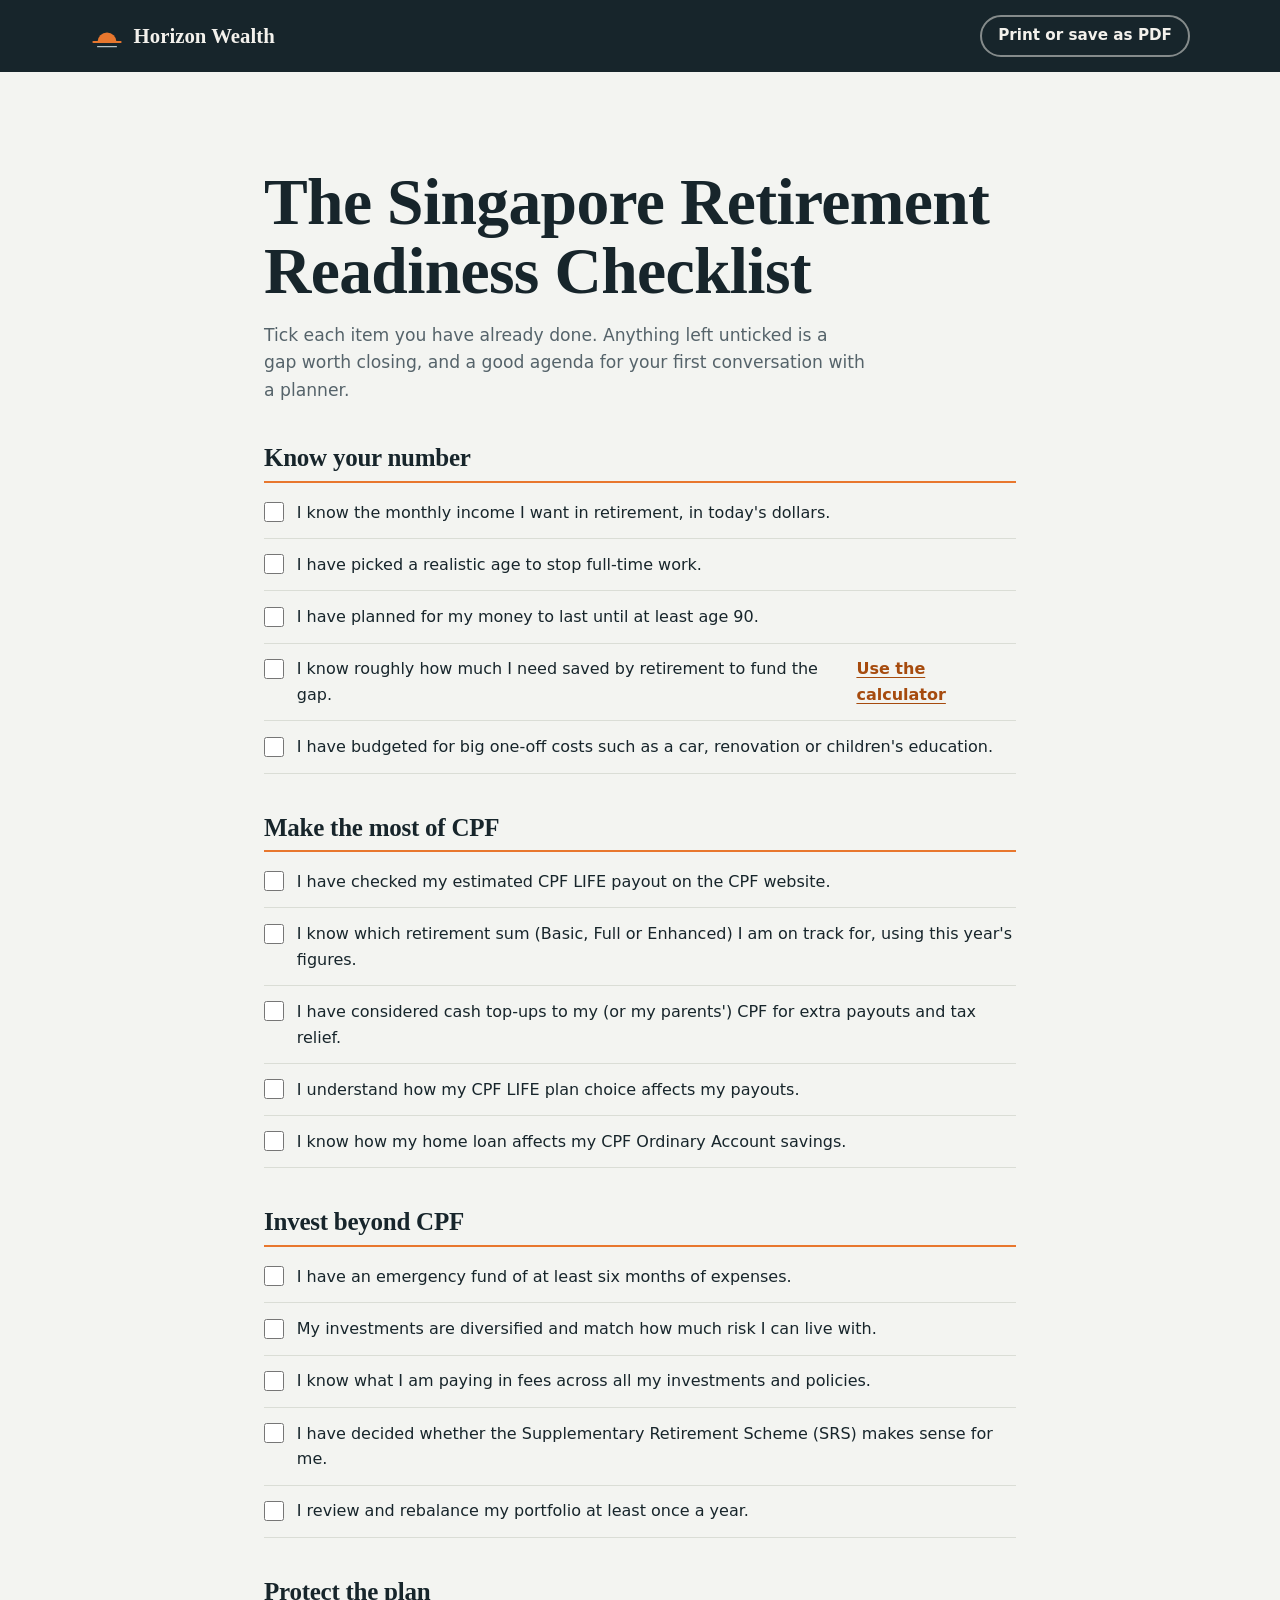
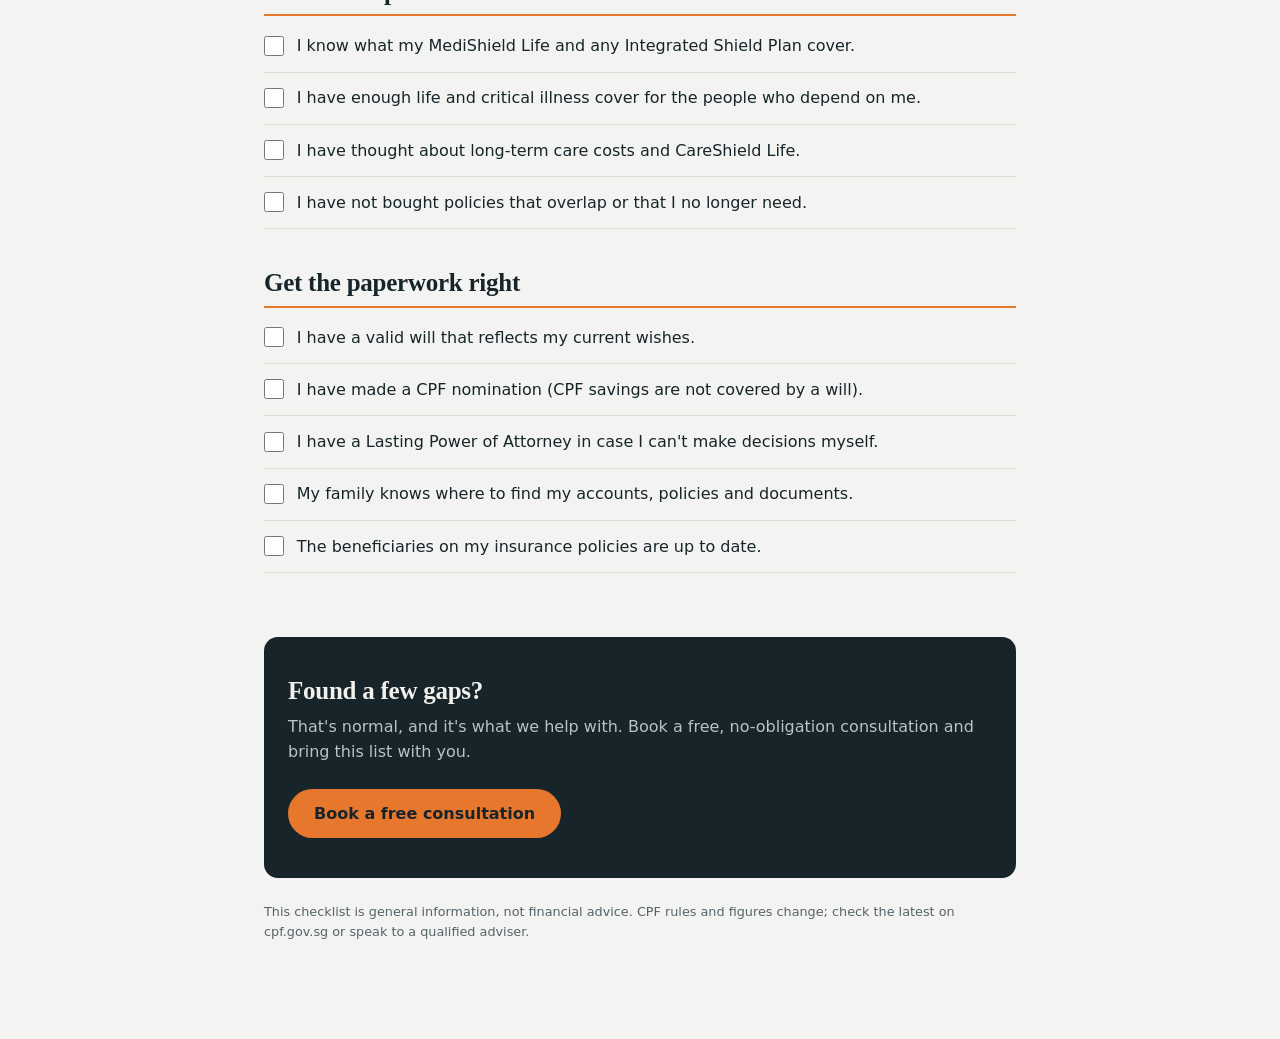
==== retirement-checklist.html @ 495ec345 "Revamp site: orange theme, dark mode, lead magnets, SEO and hardening - Copper-orange and slate desi" ====
<!DOCTYPE html>
<html lang="en-SG">
<head>
  <meta charset="UTF-8">
  <meta name="viewport" content="width=device-width, initial-scale=1, viewport-fit=cover">
  <meta http-equiv="Content-Security-Policy" content="default-src 'none'; script-src 'self'; style-src 'self' https://fonts.googleapis.com; font-src https://fonts.gstatic.com; img-src 'self' data:; form-action 'none'; base-uri 'none'; object-src 'none'; upgrade-insecure-requests">
  <meta name="referrer" content="strict-origin-when-cross-origin">

  <title>Singapore Retirement Readiness Checklist | Horizon Wealth Planning</title>
  <meta name="description" content="24 checks to see whether your retirement plan in Singapore is on track, covering income, CPF LIFE, SRS, insurance and estate planning.">
  <!-- Delivered after sign-up, so kept out of search results -->
  <meta name="robots" content="noindex, follow">
  <link rel="canonical" href="https://akigixon.github.io/horizon-wealth-planning/retirement-checklist.html">

  <meta name="color-scheme" content="light dark">
  <meta name="theme-color" content="#17252B">
  <link rel="icon" href="assets/favicon.svg" type="image/svg+xml">
  <script src="assets/theme.js"></script>

  <link rel="preconnect" href="https://fonts.googleapis.com">
  <link rel="preconnect" href="https://fonts.gstatic.com" crossorigin>
  <link href="https://fonts.googleapis.com/css2?family=Fraunces:opsz,wght,SOFT@9..144,400..650,0..100&family=Instrument+Sans:wght@400..700&display=swap" rel="stylesheet">
  <link rel="stylesheet" href="assets/site.css">
  <link rel="stylesheet" href="assets/checklist.css">
</head>

<body>
  <header class="site-header">
    <nav class="nav container" aria-label="Main navigation">
      <a href="./" class="logo" translate="no" aria-label="Horizon Wealth Planning home">
        <svg class="logo-mark" viewBox="0 0 40 40" aria-hidden="true">
          <clipPath id="logoClip"><rect x="0" y="0" width="40" height="26"/></clipPath>
          <circle cx="20" cy="27" r="11" fill="#E8772E" clip-path="url(#logoClip)"/>
          <path d="M4 27h32" stroke="#E8772E" stroke-width="2.4" stroke-linecap="round"/>
          <path d="M9 32.5h22" stroke="#B7C3C7" stroke-width="1.6" stroke-linecap="round"/>
        </svg>
        Horizon Wealth
      </a>
      <div class="header-actions">
        <button class="btn btn-ghost print-btn" id="printBtn" type="button">Print or save as PDF</button>
      </div>
    </nav>
  </header>

  <main class="section checklist-page">
    <div class="container checklist-container">
      <h1 class="checklist-title">The Singapore Retirement Readiness Checklist</h1>
      <p class="section-subtitle">Tick each item you have already done. Anything left unticked is a gap worth closing,
        and a good agenda for your first conversation with a planner.</p>

      <section class="checklist-group" aria-labelledby="g1">
        <h2 id="g1">Know your number</h2>
        <ul>
          <li><label><input type="checkbox"> I know the monthly income I want in retirement, in today's dollars.</label></li>
          <li><label><input type="checkbox"> I have picked a realistic age to stop full-time work.</label></li>
          <li><label><input type="checkbox"> I have planned for my money to last until at least age 90.</label></li>
          <li><label><input type="checkbox"> I know roughly how much I need saved by retirement to fund the gap. <a class="text-link" href="./#calculator">Use the calculator</a></label></li>
          <li><label><input type="checkbox"> I have budgeted for big one-off costs such as a car, renovation or children's education.</label></li>
        </ul>
      </section>

      <section class="checklist-group" aria-labelledby="g2">
        <h2 id="g2">Make the most of CPF</h2>
        <ul>
          <li><label><input type="checkbox"> I have checked my estimated CPF LIFE payout on the CPF website.</label></li>
          <li><label><input type="checkbox"> I know which retirement sum (Basic, Full or Enhanced) I am on track for, using this year's figures.</label></li>
          <li><label><input type="checkbox"> I have considered cash top-ups to my (or my parents') CPF for extra payouts and tax relief.</label></li>
          <li><label><input type="checkbox"> I understand how my CPF LIFE plan choice affects my payouts.</label></li>
          <li><label><input type="checkbox"> I know how my home loan affects my CPF Ordinary Account savings.</label></li>
        </ul>
      </section>

      <section class="checklist-group" aria-labelledby="g3">
        <h2 id="g3">Invest beyond CPF</h2>
        <ul>
          <li><label><input type="checkbox"> I have an emergency fund of at least six months of expenses.</label></li>
          <li><label><input type="checkbox"> My investments are diversified and match how much risk I can live with.</label></li>
          <li><label><input type="checkbox"> I know what I am paying in fees across all my investments and policies.</label></li>
          <li><label><input type="checkbox"> I have decided whether the Supplementary Retirement Scheme (SRS) makes sense for me.</label></li>
          <li><label><input type="checkbox"> I review and rebalance my portfolio at least once a year.</label></li>
        </ul>
      </section>

      <section class="checklist-group" aria-labelledby="g4">
        <h2 id="g4">Protect the plan</h2>
        <ul>
          <li><label><input type="checkbox"> I know what my MediShield Life and any Integrated Shield Plan cover.</label></li>
          <li><label><input type="checkbox"> I have enough life and critical illness cover for the people who depend on me.</label></li>
          <li><label><input type="checkbox"> I have thought about long-term care costs and CareShield Life.</label></li>
          <li><label><input type="checkbox"> I have not bought policies that overlap or that I no longer need.</label></li>
        </ul>
      </section>

      <section class="checklist-group" aria-labelledby="g5">
        <h2 id="g5">Get the paperwork right</h2>
        <ul>
          <li><label><input type="checkbox"> I have a valid will that reflects my current wishes.</label></li>
          <li><label><input type="checkbox"> I have made a CPF nomination (CPF savings are not covered by a will).</label></li>
          <li><label><input type="checkbox"> I have a Lasting Power of Attorney in case I can't make decisions myself.</label></li>
          <li><label><input type="checkbox"> My family knows where to find my accounts, policies and documents.</label></li>
          <li><label><input type="checkbox"> The beneficiaries on my insurance policies are up to date.</label></li>
        </ul>
      </section>

      <aside class="checklist-cta" aria-labelledby="ctaTitle">
        <h2 id="ctaTitle">Found a few gaps?</h2>
        <p>That's normal, and it's what we help with. Book a free, no-obligation consultation and bring this list with you.</p>
        <a class="btn btn-primary" href="./#contact">Book a free consultation</a>
      </aside>

      <p class="calc-disclaimer">This checklist is general information, not financial advice. CPF rules and figures change;
        check the latest on cpf.gov.sg or speak to a qualified adviser.</p>
    </div>
  </main>

  <script src="assets/checklist.js" defer></script>
</body>
</html>
---- assets/site.css ----
/* ==========================================================
   Horizon Wealth Planning: site styles
   Loaded as an external file so the Content-Security-Policy in
   index.html can forbid inline styles and scripts.
   ========================================================== */

/* ==========================================================
   1. DESIGN TOKENS
   Light theme is the default. Dark theme applies when the user
   picks it (data-theme="dark") or when the OS prefers dark and the
   user has not picked light.
   ========================================================== */
:root {
  color-scheme: light;

  /* Brand */
  --ink: #17252B;            /* harbour slate: header, hero, dark bands */
  --ink-2: #22343B;
  --orange: #E8772E;         /* copper orange: fills and CTAs */
  --orange-hover: #D0621A;
  --on-orange: #17252B;      /* text on orange fills (5.3:1) */
  --orange-text: #A64B0E;    /* orange used as text on light surfaces (5.2:1+) */
  --orange-soft: rgba(232, 119, 46, 0.12);

  /* Surfaces & text */
  --bg: #F3F4F1;
  --surface: #FFFFFF;
  --surface-2: #E9ECE7;
  --text: #17252B;
  --muted: #55636A;
  --line: #DADDD6;
  --band: #17252B;           /* always-dark band (header, hero, footer) */
  --on-band: #F3F1EC;
  --on-band-muted: #B7C3C7;
  --band-line: rgba(243, 241, 236, 0.14);

  --error: #B42318;
  --success: #1D7A46;
  --chart-grid: #DADDD6;

  /* Typography */
  --font-display: "Fraunces", Georgia, "Times New Roman", serif;
  --font-body: "Instrument Sans", system-ui, -apple-system, "Segoe UI", sans-serif;

  /* Type scale (major third) */
  --step--1: 0.875rem;
  --step-0: 1rem;
  --step-1: 1.25rem;
  --step-2: 1.5625rem;
  --step-3: clamp(1.75rem, 3.6vw, 2.4rem);
  --step-4: clamp(2.3rem, 6.4vw, 4.1rem);

  /* Spacing scale */
  --space-xs: 0.5rem;
  --space-sm: 1rem;
  --space-md: 1.5rem;
  --space-lg: 2.5rem;
  --space-xl: 4rem;
  --space-2xl: 6rem;

  /* Misc */
  --nav-height: 72px;
  --radius: 14px;
  --radius-sm: 8px;
  --radius-pill: 999px;
  --shadow-md: 0 12px 32px rgba(23, 37, 43, 0.10);
  --shadow-lg: 0 24px 60px rgba(23, 37, 43, 0.18);
  --ease: cubic-bezier(0.22, 0.61, 0.36, 1);
  --transition: 0.25s var(--ease);
  --container: 1180px;
}

:root[data-theme="dark"] {
  color-scheme: dark;
  --orange: #F28A3C;
  --orange-hover: #F59A52;
  --orange-text: #F5A263;
  --orange-soft: rgba(242, 138, 60, 0.14);
  --bg: #10181B;
  --surface: #172226;
  --surface-2: #1E2B30;
  --text: #EDEBE6;
  --muted: #9FAEB3;
  --line: #2A393E;
  --band: #0B1316;
  --band-line: rgba(237, 235, 230, 0.10);
  --error: #FF8A7A;
  --success: #5BC98A;
  --chart-grid: #2A393E;
  --shadow-md: 0 12px 32px rgba(0, 0, 0, 0.35);
  --shadow-lg: 0 24px 60px rgba(0, 0, 0, 0.5);
}

@media (prefers-color-scheme: dark) {
  :root:not([data-theme="light"]) {
    color-scheme: dark;
    --orange: #F28A3C;
    --orange-hover: #F59A52;
    --orange-text: #F5A263;
    --orange-soft: rgba(242, 138, 60, 0.14);
    --bg: #10181B;
    --surface: #172226;
    --surface-2: #1E2B30;
    --text: #EDEBE6;
    --muted: #9FAEB3;
    --line: #2A393E;
    --band: #0B1316;
    --band-line: rgba(237, 235, 230, 0.10);
    --error: #FF8A7A;
    --success: #5BC98A;
    --chart-grid: #2A393E;
    --shadow-md: 0 12px 32px rgba(0, 0, 0, 0.35);
    --shadow-lg: 0 24px 60px rgba(0, 0, 0, 0.5);
  }
}

/* ==========================================================
   2. RESET & BASE
   ========================================================== */
*, *::before, *::after { box-sizing: border-box; margin: 0; padding: 0; }

html {
  scroll-behavior: smooth;
  scroll-padding-top: calc(var(--nav-height) + 1rem);
  -webkit-text-size-adjust: 100%;
}

body {
  font-family: var(--font-body);
  font-size: var(--step-0);
  line-height: 1.6;
  color: var(--text);
  background: var(--bg);
  -webkit-font-smoothing: antialiased;
  overflow-x: hidden;
  -webkit-tap-highlight-color: transparent;
  transition: background-color var(--transition), color var(--transition);
}

h1, h2, h3, h4 {
  font-family: var(--font-display);
  font-weight: 560;
  line-height: 1.15;
  letter-spacing: -0.01em;
  text-wrap: balance;
  font-variation-settings: "SOFT" 50;
}

p { text-wrap: pretty; }

img { max-width: 100%; display: block; }
a { color: inherit; }
button, input, select, textarea { font: inherit; color: inherit; }
button, a, label, summary { touch-action: manipulation; }
ul, ol { list-style: none; }

:focus-visible {
  outline: 3px solid var(--orange);
  outline-offset: 3px;
  border-radius: 4px;
}

.skip-link {
  position: absolute;
  left: var(--space-sm);
  top: -100px;
  z-index: 2000;
  padding: 0.7rem 1rem;
  border-radius: var(--radius-sm);
  background: var(--orange);
  color: var(--on-orange);
  font-weight: 600;
  text-decoration: none;
}
.skip-link:focus { top: var(--space-sm); }

.container {
  width: 100%;
  max-width: var(--container);
  margin-inline: auto;
  padding-inline: max(var(--space-sm), env(safe-area-inset-left));
}

.section { padding-block: var(--space-xl); }

.section-header {
  max-width: 44rem;
  margin-bottom: var(--space-lg);
}

.section-title {
  font-size: var(--step-3);
  margin-bottom: var(--space-sm);
}

.section-subtitle {
  color: var(--muted);
  font-size: 1.075rem;
  max-width: 38rem;
}

.visually-hidden {
  position: absolute !important;
  width: 1px; height: 1px;
  padding: 0; margin: -1px;
  overflow: hidden;
  clip: rect(0, 0, 0, 0);
  white-space: nowrap;
  border: 0;
}

.text-link {
  color: var(--orange-text);
  font-weight: 600;
  text-decoration: underline;
  text-decoration-thickness: 1px;
  text-underline-offset: 3px;
}
.text-link:hover { text-decoration-thickness: 2px; }

/* Anti-spam honeypot: invisible to people, tempting to bots */
.hp-field {
  position: absolute;
  left: -10000px;
  width: 1px;
  height: 1px;
  overflow: hidden;
}

/* ==========================================================
   3. BUTTONS
   ========================================================== */
.btn {
  display: inline-flex;
  align-items: center;
  justify-content: center;
  gap: 0.5rem;
  min-height: 48px;
  padding: 0.8rem 1.5rem;
  border-radius: var(--radius-pill);
  font-weight: 600;
  font-size: 1rem;
  line-height: 1.2;
  text-decoration: none;
  border: 2px solid transparent;
  cursor: pointer;
  transition: background-color var(--transition), color var(--transition),
              border-color var(--transition), transform var(--transition);
}

.btn:active { transform: translateY(1px); }

.btn-primary {
  background: var(--orange);
  color: var(--on-orange);
}
.btn-primary:hover { background: var(--orange-hover); }

.btn-ghost {
  background: transparent;
  color: var(--on-band);
  border-color: rgba(243, 241, 236, 0.5);
}
.btn-ghost:hover { border-color: var(--on-band); background: rgba(243, 241, 236, 0.08); }

.btn-outline {
  background: transparent;
  color: var(--text);
  border-color: var(--line);
}
.btn-outline:hover { border-color: var(--text); }

.btn[disabled] {
  cursor: progress;
  opacity: 0.85;
}

/* ==========================================================
   4. HEADER / STICKY NAVIGATION
   ========================================================== */
.site-header {
  position: sticky;
  top: 0;
  z-index: 1000;
  height: var(--nav-height);
  background: var(--band);
  color: var(--on-band);
  border-bottom: 1px solid transparent;
  transition: border-color var(--transition), box-shadow var(--transition);
}

.site-header.scrolled {
  border-bottom-color: var(--band-line);
  box-shadow: 0 6px 24px rgba(0, 0, 0, 0.18);
}

.nav {
  height: 100%;
  display: flex;
  align-items: center;
  gap: var(--space-sm);
}

.logo {
  display: inline-flex;
  align-items: center;
  gap: 0.6rem;
  font-family: var(--font-display);
  font-size: 1.3rem;
  font-weight: 600;
  color: var(--on-band);
  text-decoration: none;
  margin-right: auto;
  white-space: nowrap;
}

.logo-mark { width: 34px; height: 34px; flex-shrink: 0; }

.header-actions {
  display: flex;
  align-items: center;
  gap: 0.25rem;
}

.icon-btn {
  width: 44px;
  height: 44px;
  display: grid;
  place-items: center;
  border-radius: 50%;
  border: none;
  background: none;
  color: var(--on-band);
  cursor: pointer;
  transition: background-color var(--transition);
}
.icon-btn:hover { background: rgba(243, 241, 236, 0.1); }
.icon-btn svg { width: 22px; height: 22px; }

/* Theme toggle shows the icon of the theme you will switch TO */
.theme-toggle .icon-sun { display: none; }
:root[data-theme="dark"] .theme-toggle .icon-sun { display: block; }
:root[data-theme="dark"] .theme-toggle .icon-moon { display: none; }
@media (prefers-color-scheme: dark) {
  :root:not([data-theme="light"]) .theme-toggle .icon-sun { display: block; }
  :root:not([data-theme="light"]) .theme-toggle .icon-moon { display: none; }
}

.header-cta { display: none; }

/* Hamburger toggle (mobile) */
.nav-toggle {
  display: flex;
  flex-direction: column;
  justify-content: center;
  gap: 5px;
  width: 44px;
  height: 44px;
  padding: 11px;
  background: none;
  border: none;
  cursor: pointer;
}

.nav-toggle-bar {
  display: block;
  height: 2px;
  width: 100%;
  background: var(--on-band);
  border-radius: 2px;
  transition: transform var(--transition), opacity var(--transition);
}

.nav-toggle[aria-expanded="true"] .nav-toggle-bar:nth-child(1) { transform: translateY(7px) rotate(45deg); }
.nav-toggle[aria-expanded="true"] .nav-toggle-bar:nth-child(2) { opacity: 0; }
.nav-toggle[aria-expanded="true"] .nav-toggle-bar:nth-child(3) { transform: translateY(-7px) rotate(-45deg); }

/* Mobile menu panel */
.nav-menu {
  position: absolute;
  top: var(--nav-height);
  left: 0;
  right: 0;
  background: var(--band);
  border-top: 1px solid var(--band-line);
  box-shadow: 0 16px 30px rgba(0, 0, 0, 0.25);
  max-height: 0;
  overflow: hidden;
  visibility: hidden;
  overscroll-behavior: contain;
  transition: max-height 0.35s var(--ease), visibility 0.35s;
}

.nav-menu.open {
  max-height: calc(100vh - var(--nav-height));
  overflow-y: auto;
  visibility: visible;
}

.nav-menu ul {
  display: flex;
  flex-direction: column;
  padding: var(--space-xs) var(--space-sm) var(--space-md);
}

.nav-link {
  display: block;
  padding: 0.85rem 0.25rem;
  color: var(--on-band-muted);
  font-weight: 500;
  text-decoration: none;
  border-bottom: 1px solid var(--band-line);
  position: relative;
  transition: color var(--transition);
}

.nav-link:hover,
.nav-link.active { color: var(--on-band); }
.nav-link.active { box-shadow: inset 3px 0 0 var(--orange); padding-left: 0.9rem; }

/* ==========================================================
   5. HERO
   The sun rising over the horizon line is the page's one
   orchestrated motion moment.
   ========================================================== */
.hero {
  position: relative;
  overflow: hidden;
  background: var(--band);
  color: var(--on-band);
  padding-top: var(--space-xl);
}

.hero-grid {
  position: relative;
  z-index: 1;
  display: grid;
  gap: var(--space-lg);
}

.hero-kicker {
  color: var(--on-band-muted);
  font-size: 1rem;
  margin-bottom: var(--space-sm);
}

.hero-title {
  font-size: var(--step-4);
  font-weight: 520;
  line-height: 1.05;
  letter-spacing: -0.02em;
  max-width: 15ch;
  margin-bottom: var(--space-md);
  font-variation-settings: "SOFT" 100, "opsz" 144;
}

.hero-subtitle {
  font-size: clamp(1.05rem, 2.2vw, 1.2rem);
  color: var(--on-band-muted);
  max-width: 34rem;
  margin-bottom: var(--space-lg);
}

.hero-actions {
  display: flex;
  flex-direction: column;
  gap: 0.75rem;
}

.hero-note {
  margin-top: var(--space-sm);
  font-size: var(--step--1);
  color: var(--on-band-muted);
}

/* Horizon artwork */
.horizon {
  position: relative;
  height: 180px;
  margin-top: var(--space-lg);
}

.horizon-sun {
  position: absolute;
  right: 8%;
  bottom: 0;
  width: min(300px, 62vw);
  aspect-ratio: 1;
  border-radius: 50%;
  background: radial-gradient(circle at 50% 40%, #F7A15C 0%, var(--orange) 55%, #C2551A 100%);
  transform: translateY(52%);
  animation: sunrise 1.6s var(--ease) 0.2s both;
}

.horizon-rings {
  position: absolute;
  right: calc(8% - 80px);
  bottom: 0;
  width: calc(min(300px, 62vw) + 160px);
  aspect-ratio: 1;
  border-radius: 50%;
  border: 1px solid rgba(242, 138, 60, 0.35);
  outline: 1px solid rgba(242, 138, 60, 0.16);
  outline-offset: 44px;
  transform: translateY(50%);
  animation: sunrise 1.9s var(--ease) 0.1s both;
}

.horizon-line {
  position: absolute;
  left: 0; right: 0; bottom: 0;
  height: 2px;
  background: linear-gradient(90deg, transparent, var(--orange) 20%, var(--orange) 80%, transparent);
}

@keyframes sunrise {
  from { transform: translateY(100%); opacity: 0.3; }
}

/* Stats sit "below the horizon" and cover the lower half of the sun */
.stats-wrap { position: relative; z-index: 1; background: var(--band); }

.stats {
  position: relative;
  z-index: 1;
  display: grid;
  grid-template-columns: 1fr;
  background: var(--band);
  border-top: 1px solid var(--band-line);
}

.stat {
  padding-block: var(--space-md);
  border-bottom: 1px solid var(--band-line);
}

.stat-number {
  font-family: var(--font-display);
  font-size: clamp(2rem, 5vw, 2.6rem);
  font-weight: 500;
  line-height: 1.1;
  color: var(--on-band);
  font-variant-numeric: tabular-nums;
}

.stat-label {
  font-size: 0.95rem;
  color: var(--on-band-muted);
}

/* ==========================================================
   6. SERVICES
   ========================================================== */
.service-list {
  display: grid;
  grid-template-columns: 1fr;
  border-top: 1px solid var(--line);
}

.service {
  display: grid;
  gap: 0.4rem;
  padding-block: var(--space-md);
  border-bottom: 1px solid var(--line);
}

.service h3 { font-size: var(--step-1); }

.service p { color: var(--muted); max-width: 34rem; }

.service-tags {
  display: flex;
  flex-wrap: wrap;
  gap: 0.4rem;
  margin-top: 0.35rem;
}

.service-tags li {
  font-size: 0.8rem;
  font-weight: 500;
  padding: 0.2rem 0.65rem;
  border-radius: var(--radius-pill);
  background: var(--surface-2);
  color: var(--text);
}

/* ==========================================================
   7. RETIREMENT GAP CALCULATOR (lead tool)
   ========================================================== */
.calculator-section { background: var(--surface); border-block: 1px solid var(--line); }

.calc {
  display: grid;
  gap: var(--space-lg);
}

.calc-form {
  display: grid;
  grid-template-columns: 1fr 1fr;
  gap: var(--space-sm) var(--space-md);
  align-content: start;
  align-items: end; /* keeps inputs level when labels wrap to two lines */
}

.calc-field { display: grid; gap: 0.35rem; min-width: 0; }
.calc-field.full { grid-column: 1 / -1; }

.calc-field label {
  font-size: 0.9rem;
  font-weight: 600;
}

.input-affix {
  display: flex;
  align-items: center;
  border: 1.5px solid var(--line);
  border-radius: var(--radius-sm);
  background: var(--bg);
  transition: border-color var(--transition);
}
.input-affix:focus-within { border-color: var(--orange); }
.input-affix span {
  padding-left: 0.8rem;
  color: var(--muted);
  font-size: 0.95rem;
}
.input-affix input {
  width: 100%;
  min-width: 0;
  padding: 0.7rem 0.8rem 0.7rem 0.4rem;
  border: none;
  background: transparent;
  font-variant-numeric: tabular-nums;
}
.input-affix input:focus { outline: none; }
.input-affix.no-prefix input { padding-left: 0.8rem; }
.input-affix.invalid { border-color: var(--error); }

.calc-assumptions {
  grid-column: 1 / -1;
  font-size: var(--step--1);
  color: var(--muted);
}

.calc-result {
  display: grid;
  gap: var(--space-md);
  align-content: start;
  min-width: 0;
}

.calc-figures {
  display: grid;
  grid-template-columns: 1fr 1fr;
  gap: var(--space-sm);
}

.calc-figure {
  padding: var(--space-sm);
  border-radius: var(--radius-sm);
  background: var(--bg);
}

.calc-figure dt { font-size: 0.85rem; color: var(--muted); }
.calc-figure dd {
  font-family: var(--font-display);
  font-size: clamp(1.35rem, 3vw, 1.75rem);
  font-weight: 500;
  font-variant-numeric: tabular-nums;
}

.calc-figure.is-gap { background: var(--orange-soft); }
.calc-figure.is-gap dd { color: var(--orange-text); }

.calc-summary { font-size: 1.05rem; }

.calc-chart svg { width: 100%; height: auto; display: block; overflow: visible; }
.chart-grid { stroke: var(--chart-grid); stroke-width: 1; }
.chart-axis-label { fill: var(--muted); font-size: 12px; font-family: var(--font-body); }
.chart-need { stroke: var(--text); stroke-width: 1.5; stroke-dasharray: 5 5; fill: none; }
.chart-need-label { fill: var(--text); font-size: 12px; font-weight: 600; font-family: var(--font-body); }
.chart-line { stroke: var(--orange); stroke-width: 3; fill: none; stroke-linejoin: round; }
.chart-area { fill: var(--orange-soft); }
.chart-retire { stroke: var(--muted); stroke-width: 1; stroke-dasharray: 2 4; }

.calc-actions {
  display: flex;
  flex-wrap: wrap;
  gap: 0.75rem;
}

.calc-disclaimer { font-size: 0.8rem; color: var(--muted); }

/* ==========================================================
   8. PROCESS (a real sequence, so it is numbered)
   ========================================================== */
.steps {
  display: grid;
  gap: var(--space-md);
  counter-reset: step;
}

.step {
  counter-increment: step;
  position: relative;
  padding-left: 3.5rem;
}

.step::before {
  content: counter(step);
  position: absolute;
  left: 0;
  top: -0.1rem;
  width: 2.5rem;
  height: 2.5rem;
  display: grid;
  place-items: center;
  border-radius: 50%;
  border: 1.5px solid var(--orange);
  color: var(--orange-text);
  font-family: var(--font-display);
  font-weight: 600;
}

.step h3 { font-size: var(--step-1); margin-bottom: 0.35rem; }
.step p { color: var(--muted); }

/* ==========================================================
   9. LEAD MAGNET: RETIREMENT READINESS CHECKLIST
   ========================================================== */
.lead { background: var(--band); color: var(--on-band); }
.lead .section-subtitle { color: var(--on-band-muted); }

.lead-grid {
  display: grid;
  gap: var(--space-xl);
  align-items: center;
}

/* Paper mock-up of the checklist */
.paper-stack {
  position: relative;
  max-width: 360px;
  margin-inline: auto;
  width: 100%;
}

.paper {
  position: relative;
  background: #FFFDF9;
  color: #17252B;
  border-radius: 6px;
  padding: 1.6rem 1.4rem;
  box-shadow: var(--shadow-lg);
  transform: rotate(-2deg);
}

.paper::before {
  content: "";
  position: absolute;
  inset: 10px -10px -10px 10px;
  z-index: -1;
  border-radius: 6px;
  background: #F2E4D6;
  transform: rotate(4deg);
}

.paper-title {
  font-family: var(--font-display);
  font-size: 1.3rem;
  line-height: 1.2;
  margin-bottom: 0.3rem;
}

.paper-sub { font-size: 0.8rem; color: #55636A; margin-bottom: 1rem; }

.paper li {
  display: flex;
  gap: 0.6rem;
  align-items: flex-start;
  padding-block: 0.45rem;
  border-top: 1px solid #ECE4DA;
  font-size: 0.85rem;
}

.paper li::before {
  content: "";
  flex-shrink: 0;
  width: 14px;
  height: 14px;
  margin-top: 0.2rem;
  border: 1.5px solid #A64B0E;
  border-radius: 3px;
}

.paper li.done::before {
  background: #E8772E url("data:image/svg+xml,%3Csvg xmlns='http://www.w3.org/2000/svg' viewBox='0 0 24 24' fill='none' stroke='%2317252B' stroke-width='4' stroke-linecap='round' stroke-linejoin='round'%3E%3Cpolyline points='20 6 9 17 4 12'/%3E%3C/svg%3E") center / 10px no-repeat;
  border-color: #E8772E;
}

.lead-points {
  display: grid;
  gap: 0.6rem;
  margin-block: var(--space-md);
}

.lead-points li {
  display: flex;
  gap: 0.7rem;
  align-items: flex-start;
}

.lead-points svg {
  width: 20px;
  height: 20px;
  flex-shrink: 0;
  margin-top: 0.2rem;
  color: var(--orange);
}

.lead-form {
  display: grid;
  gap: 0.75rem;
  max-width: 32rem;
}

.lead-form .field { display: grid; gap: 0.3rem; }
.lead-form label { font-size: 0.9rem; font-weight: 600; }

.band-input {
  width: 100%;
  min-height: 48px;
  padding: 0.75rem 1rem;
  border-radius: var(--radius-sm);
  border: 1.5px solid rgba(243, 241, 236, 0.28);
  background: rgba(243, 241, 236, 0.06);
  color: var(--on-band);
  transition: border-color var(--transition), background-color var(--transition);
}
.band-input::placeholder { color: rgba(243, 241, 236, 0.55); }
.band-input:focus { outline: none; border-color: var(--orange); background: rgba(243, 241, 236, 0.1); }
.band-input.invalid { border-color: #FF8A7A; }

.band-error { font-size: 0.85rem; color: #FF9E90; }
.band-error:empty { display: none; }

.lead-fineprint { font-size: 0.85rem; color: var(--on-band-muted); }

.lead-success h3 { font-size: var(--step-2); margin-bottom: 0.5rem; }
.lead-success p { color: var(--on-band-muted); margin-bottom: var(--space-md); }
.lead-success .calc-actions .btn-ghost { color: var(--on-band); }

/* ==========================================================
   10. TESTIMONIAL CAROUSEL
   ========================================================== */
.carousel {
  position: relative;
  --visible: 1; /* updated by media queries; read by JS */
}

.carousel-viewport {
  overflow: hidden;
  margin-inline: -0.75rem;
  padding-block: var(--space-xs) var(--space-md);
  touch-action: pan-y;
}

.carousel-track {
  display: flex;
  transition: transform 0.6s var(--ease);
  will-change: transform;
}

.carousel-slide {
  flex: 0 0 calc(100% / var(--visible));
  padding-inline: 0.75rem;
}

.testimonial-card {
  height: 100%;
  display: flex;
  flex-direction: column;
  background: var(--surface);
  border: 1px solid var(--line);
  border-radius: var(--radius);
  padding: var(--space-md);
}

.stars {
  display: flex;
  gap: 3px;
  margin-bottom: var(--space-sm);
  color: var(--orange);
}

.stars svg { width: 18px; height: 18px; }

.testimonial-quote {
  flex: 1;
  font-family: var(--font-display);
  font-size: 1.1rem;
  line-height: 1.5;
  font-weight: 400;
  margin-bottom: var(--space-md);
}

.testimonial-author {
  display: flex;
  align-items: center;
  gap: 0.9rem;
  padding-top: var(--space-sm);
  border-top: 1px solid var(--line);
}

.testimonial-avatar {
  width: 52px;
  height: 52px;
  border-radius: 50%;
  object-fit: cover;
  flex-shrink: 0;
  background: var(--surface-2);
}

.testimonial-name {
  font-family: var(--font-body);
  font-size: 1rem;
  font-weight: 600;
  letter-spacing: 0;
}

.testimonial-role { font-size: 0.875rem; color: var(--muted); }

.carousel-controls {
  display: flex;
  align-items: center;
  justify-content: flex-start;
  gap: var(--space-md);
  margin-top: var(--space-sm);
}

.carousel-btn {
  width: 46px;
  height: 46px;
  display: grid;
  place-items: center;
  border-radius: 50%;
  border: 1.5px solid var(--line);
  background: var(--surface);
  color: var(--text);
  cursor: pointer;
  transition: border-color var(--transition), background-color var(--transition);
}

.carousel-btn:hover { border-color: var(--text); }
.carousel-btn svg { width: 20px; height: 20px; }

.carousel-dots { display: flex; gap: 0.25rem; }

/* 24px hit area, 10px visible dot */
.carousel-dot {
  width: 24px;
  height: 24px;
  border: none;
  background: none;
  cursor: pointer;
  display: grid;
  place-items: center;
}

.carousel-dot::before {
  content: "";
  width: 10px;
  height: 10px;
  border-radius: 50%;
  background: var(--line);
  transition: background-color var(--transition), transform var(--transition);
}

.carousel-dot:hover::before { background: var(--muted); }
.carousel-dot[aria-current="true"]::before { background: var(--orange); transform: scale(1.3); }

/* ==========================================================
   11. FAQ
   ========================================================== */
.faq-list { border-top: 1px solid var(--line); max-width: 52rem; }

.faq-item { border-bottom: 1px solid var(--line); }

.faq-item summary {
  display: flex;
  justify-content: space-between;
  align-items: center;
  gap: var(--space-sm);
  padding-block: var(--space-md);
  cursor: pointer;
  list-style: none;
  font-family: var(--font-display);
  font-size: var(--step-1);
  font-weight: 500;
  line-height: 1.3;
}

.faq-item summary::-webkit-details-marker { display: none; }

.faq-item summary::after {
  content: "";
  flex-shrink: 0;
  width: 12px;
  height: 12px;
  border-right: 2px solid var(--orange-text);
  border-bottom: 2px solid var(--orange-text);
  transform: rotate(45deg) translate(-3px, -3px);
  transition: transform var(--transition);
}

.faq-item[open] summary::after { transform: rotate(225deg) translate(-3px, -3px); }

.faq-answer {
  padding-bottom: var(--space-md);
  color: var(--muted);
  max-width: 44rem;
}

/* ==========================================================
   12. ENQUIRY / CONTACT
   ========================================================== */
.contact { background: var(--surface); border-top: 1px solid var(--line); }

.contact-grid {
  display: grid;
  grid-template-columns: 1fr;
  gap: var(--space-lg);
}

.contact-info {
  background: var(--band);
  color: var(--on-band);
  border-radius: var(--radius);
  padding: var(--space-lg) var(--space-md);
}

.contact-info h3 {
  font-size: var(--step-2);
  margin-bottom: var(--space-xs);
}

.contact-info > p {
  color: var(--on-band-muted);
  margin-bottom: var(--space-lg);
}

.info-list {
  display: flex;
  flex-direction: column;
  gap: var(--space-md);
}

.info-item {
  display: flex;
  gap: var(--space-sm);
  align-items: flex-start;
}

.info-icon {
  width: 44px;
  height: 44px;
  flex-shrink: 0;
  display: grid;
  place-items: center;
  border-radius: 50%;
  background: rgba(242, 138, 60, 0.16);
  color: var(--orange);
}

.info-icon svg { width: 20px; height: 20px; }

.info-item h4 {
  font-family: var(--font-body);
  font-size: 0.9rem;
  font-weight: 600;
  letter-spacing: 0;
  color: var(--on-band-muted);
}

.info-item p,
.info-item a {
  color: var(--on-band);
  font-size: 0.98rem;
}

.info-item a { text-decoration: underline; text-underline-offset: 3px; text-decoration-color: rgba(243, 241, 236, 0.4); }
.info-item a:hover { text-decoration-color: var(--orange); }

/* Form card */
.form-card {
  background: var(--bg);
  border: 1px solid var(--line);
  border-radius: var(--radius);
  padding: var(--space-lg) var(--space-md);
}

.form-grid {
  display: grid;
  grid-template-columns: 1fr;
  gap: 0 var(--space-md);
}

.form-group {
  margin-bottom: var(--space-md);
  border: none;
  min-width: 0;
}

.form-group label,
.form-group legend {
  display: block;
  font-weight: 600;
  font-size: 0.92rem;
  margin-bottom: 0.4rem;
}

.required { color: var(--error); }

.form-control {
  width: 100%;
  min-height: 48px;
  padding: 0.75rem 1rem;
  border: 1.5px solid var(--line);
  border-radius: var(--radius-sm);
  background: var(--surface);
  color: var(--text);
  font-size: 1rem;
  transition: border-color var(--transition), box-shadow var(--transition);
}

.form-control:hover { border-color: var(--muted); }

.form-control:focus {
  outline: none;
  border-color: var(--orange);
  box-shadow: 0 0 0 4px var(--orange-soft);
}

.form-control::placeholder { color: var(--muted); opacity: 0.8; }

select.form-control {
  appearance: none;
  cursor: pointer;
  padding-right: 2.5rem;
  background-image: url("data:image/svg+xml,%3Csvg xmlns='http://www.w3.org/2000/svg' viewBox='0 0 24 24' fill='none' stroke='%23889599' stroke-width='2' stroke-linecap='round' stroke-linejoin='round'%3E%3Cpolyline points='6 9 12 15 18 9'/%3E%3C/svg%3E");
  background-repeat: no-repeat;
  background-position: right 0.9rem center;
  background-size: 18px;
}

textarea.form-control {
  min-height: 130px;
  resize: vertical;
}

.form-control.invalid,
.radio-group.invalid .radio-option,
.checkbox-wrap.invalid input {
  border-color: var(--error);
}

.error-msg {
  display: block;
  font-size: 0.85rem;
  color: var(--error);
  margin-top: 0.35rem;
}

.error-msg:empty { display: none; }

.radio-group {
  display: flex;
  flex-wrap: wrap;
  gap: 0.6rem;
}

.radio-option {
  display: inline-flex;
  align-items: center;
  gap: 0.5rem;
  min-height: 44px;
  padding: 0.5rem 1rem;
  border: 1.5px solid var(--line);
  border-radius: var(--radius-pill);
  background: var(--surface);
  cursor: pointer;
  font-size: 0.95rem;
  font-weight: 500;
  transition: border-color var(--transition), background-color var(--transition);
}

.radio-option:hover { border-color: var(--muted); }

.radio-option input {
  accent-color: var(--orange);
  width: 16px;
  height: 16px;
  cursor: pointer;
}

.radio-option:has(input:checked) {
  border-color: var(--orange);
  background: var(--orange-soft);
}

.checkbox-wrap {
  display: flex;
  align-items: flex-start;
  gap: 0.7rem;
  cursor: pointer;
  font-size: 0.92rem;
  color: var(--muted);
  font-weight: 400 !important;
}

.checkbox-wrap input {
  margin-top: 0.2rem;
  width: 18px;
  height: 18px;
  flex-shrink: 0;
  accent-color: var(--orange);
  cursor: pointer;
}

.checkbox-wrap.invalid { color: var(--error); }

.submit-btn { width: 100%; min-height: 54px; }

.spinner {
  width: 20px;
  height: 20px;
  border: 3px solid rgba(23, 37, 43, 0.25);
  border-top-color: var(--on-orange);
  border-radius: 50%;
  animation: spin 0.8s linear infinite;
}

@keyframes spin { to { transform: rotate(360deg); } }

.form-success {
  text-align: center;
  padding: var(--space-lg) var(--space-sm);
  animation: popIn 0.4s var(--ease) both;
}

.success-icon {
  width: 72px;
  height: 72px;
  margin: 0 auto var(--space-md);
  display: grid;
  place-items: center;
  border-radius: 50%;
  background: var(--orange-soft);
  color: var(--orange-text);
}

.success-icon svg { width: 36px; height: 36px; }

.form-success h3 { font-size: var(--step-2); margin-bottom: var(--space-sm); }
.form-success p { color: var(--muted); }
.form-success:focus { outline: none; }

@keyframes popIn {
  from { opacity: 0; transform: scale(0.97); }
  to   { opacity: 1; transform: scale(1); }
}

/* ==========================================================
   13. FOOTER
   ========================================================== */
.site-footer {
  background: var(--band);
  color: var(--on-band-muted);
  padding-top: var(--space-xl);
  font-size: 0.95rem;
}

.footer-grid {
  display: grid;
  grid-template-columns: 1fr;
  gap: var(--space-lg);
  padding-bottom: var(--space-lg);
}

.footer-col h3 {
  color: var(--on-band);
  font-family: var(--font-body);
  font-size: 1rem;
  font-weight: 600;
  letter-spacing: 0;
  margin-bottom: var(--space-sm);
}

.footer-about p { margin-block: var(--space-sm) var(--space-md); max-width: 30rem; }

.footer-links li + li { margin-top: 0.5rem; }

.footer-links a {
  text-decoration: none;
  transition: color var(--transition);
}

.footer-links a:hover { color: var(--on-band); text-decoration: underline; text-underline-offset: 3px; }

.socials { display: flex; gap: 0.5rem; }

.social-link {
  width: 44px;
  height: 44px;
  display: grid;
  place-items: center;
  border-radius: 50%;
  background: rgba(243, 241, 236, 0.08);
  color: var(--on-band);
  transition: background-color var(--transition), color var(--transition);
}

.social-link:hover { background: var(--orange); color: var(--on-orange); }
.social-link svg { width: 18px; height: 18px; }

.newsletter p { margin-bottom: var(--space-sm); }

.newsletter-form {
  display: flex;
  flex-direction: column;
  gap: 0.6rem;
}

.newsletter-msg { font-size: 0.85rem; min-height: 1.2em; margin-top: 0.4rem; }
.newsletter-msg.error { color: #FF9E90; }
.newsletter-msg.success { color: var(--orange); }

.footer-bottom {
  border-top: 1px solid var(--band-line);
  padding-block: var(--space-md) max(var(--space-md), env(safe-area-inset-bottom));
  font-size: 0.85rem;
}

.footer-bottom p + p { margin-top: 0.4rem; font-size: 0.8rem; opacity: 0.85; max-width: 60rem; }

/* ==========================================================
   14. BACK TO TOP + CHECKLIST SLIDE-IN
   ========================================================== */
.back-to-top {
  position: fixed;
  right: max(1.25rem, env(safe-area-inset-right));
  bottom: max(1.25rem, env(safe-area-inset-bottom));
  z-index: 900;
  width: 48px;
  height: 48px;
  display: grid;
  place-items: center;
  border-radius: 50%;
  border: 1px solid var(--line);
  background: var(--surface);
  color: var(--text);
  box-shadow: var(--shadow-md);
  cursor: pointer;
  opacity: 0;
  visibility: hidden;
  transform: translateY(16px);
  transition: opacity var(--transition), visibility var(--transition), transform var(--transition);
}

.back-to-top.visible { opacity: 1; visibility: visible; transform: none; }
.back-to-top svg { width: 22px; height: 22px; }

.offer {
  position: fixed;
  left: max(1rem, env(safe-area-inset-left));
  right: max(1rem, env(safe-area-inset-right));
  bottom: max(1rem, env(safe-area-inset-bottom));
  z-index: 950;
  max-width: 380px;
  padding: var(--space-md);
  padding-right: 3.5rem;
  border-radius: var(--radius);
  background: var(--surface);
  color: var(--text);
  border: 1px solid var(--line);
  box-shadow: var(--shadow-lg);
  transform: translateY(calc(100% + 2rem));
  visibility: hidden;
  transition: transform 0.45s var(--ease), visibility 0.45s;
}

.offer.visible { transform: none; visibility: visible; }

.offer h2 { font-size: var(--step-1); margin-bottom: 0.35rem; }
.offer p { color: var(--muted); font-size: 0.95rem; margin-bottom: var(--space-sm); }

.offer-close {
  position: absolute;
  top: 0.5rem;
  right: 0.5rem;
  color: var(--muted);
}
.offer-close:hover { background: var(--surface-2); }

/* ==========================================================
   15. SCROLL REVEAL (used sparingly)
   Only hidden when JS is running, so content is never lost.
   ========================================================== */
.js .reveal {
  opacity: 0;
  transform: translateY(24px);
  transition: opacity 0.7s var(--ease), transform 0.7s var(--ease);
}

.js .reveal.is-visible { opacity: 1; transform: none; }

.js .reveal.delay-1 { transition-delay: 0.12s; }
.js .reveal.delay-2 { transition-delay: 0.24s; }
.js .reveal.delay-3 { transition-delay: 0.36s; }

/* ==========================================================
   16. RESPONSIVE: TABLET (≥ 768px)
   ========================================================== */
@media (min-width: 768px) {
  .container { padding-inline: var(--space-lg); }
  .section { padding-block: var(--space-2xl); }

  .hero-actions { flex-direction: row; flex-wrap: wrap; }
  .horizon { height: 220px; }

  .stats { grid-template-columns: repeat(3, 1fr); }
  .stat { border-bottom: none; }
  .stat + .stat { border-left: 1px solid var(--band-line); padding-left: var(--space-md); }

  .service-list { grid-template-columns: 1fr 1fr; column-gap: var(--space-xl); }

  .steps { grid-template-columns: repeat(3, 1fr); gap: var(--space-lg); }
  .step { padding-left: 0; padding-top: 3.5rem; }

  .carousel { --visible: 2; }

  .form-card { padding: var(--space-lg); }
  .form-grid { grid-template-columns: 1fr 1fr; }
  .form-group.full { grid-column: 1 / -1; }

  .footer-grid { grid-template-columns: repeat(2, 1fr); }

  .newsletter-form { flex-direction: row; }
  .newsletter-form .btn { flex-shrink: 0; }

  .lead-form { grid-template-columns: 1fr 1fr; }
  .lead-form .full { grid-column: 1 / -1; }

  .offer { left: auto; }
}

/* ==========================================================
   17. RESPONSIVE: DESKTOP (≥ 1024px)
   ========================================================== */
@media (min-width: 1024px) {
  .nav-toggle { display: none; }
  .nav { gap: var(--space-md); }

  .nav-menu {
    position: static;
    max-height: none;
    visibility: visible;
    overflow: visible;
    background: transparent;
    border: none;
    box-shadow: none;
  }

  .nav-menu ul {
    flex-direction: row;
    gap: var(--space-md);
    padding: 0;
  }

  .nav-link {
    padding: 0.4rem 0;
    border: none;
    font-size: 0.95rem;
    white-space: nowrap;
  }

  .nav-link.active { box-shadow: none; padding-left: 0; }

  .nav-link::after {
    content: "";
    position: absolute;
    left: 0;
    bottom: 0;
    width: 100%;
    height: 2px;
    background: var(--orange);
    transform: scaleX(0);
    transform-origin: left;
    transition: transform var(--transition);
  }

  .nav-link:hover::after,
  .nav-link.active::after { transform: scaleX(1); }

  /* Desktop hero: the sun rises in the empty right half, behind nothing */
  .hero { padding-top: var(--space-2xl); }
  .hero .container { position: relative; }
  .hero-grid { padding-bottom: var(--space-xl); max-width: 36rem; }
  .horizon-sun { transform: translateY(38%); }
  .horizon { position: absolute; left: 0; right: 0; bottom: 0; height: 100%; margin: 0; }
  .horizon-sun { right: 6%; width: 380px; }
  .horizon-rings { right: calc(6% - 90px); width: 560px; }

  .calc { grid-template-columns: 5fr 7fr; gap: var(--space-xl); }

  .lead-grid { grid-template-columns: 5fr 7fr; }

  .carousel { --visible: 3; }

  .contact-grid {
    grid-template-columns: 5fr 7fr;
    gap: var(--space-xl);
    align-items: start;
  }

  .contact-info {
    padding: var(--space-xl) var(--space-lg);
    position: sticky;
    top: calc(var(--nav-height) + var(--space-md));
  }

  .footer-grid {
    grid-template-columns: 1.4fr 1fr 1fr 1.5fr;
    gap: var(--space-xl);
  }

  .newsletter-form { flex-direction: column; }
}

@media (min-width: 1200px) {
  .header-cta { display: inline-flex; min-height: 42px; padding: 0.55rem 1.1rem; font-size: 0.95rem; white-space: nowrap; }
}

/* ==========================================================
   18. REDUCED MOTION & PRINT
   ========================================================== */
@media (prefers-reduced-motion: reduce) {
  html { scroll-behavior: auto; }
  *, *::before, *::after {
    animation-duration: 0.01ms !important;
    animation-delay: 0s !important;
    transition-duration: 0.01ms !important;
  }
  .js .reveal { opacity: 1; transform: none; }
}

@media print {
  .site-header, .back-to-top, .offer, .hero-actions, .horizon { display: none !important; }
  body { background: #fff; color: #000; }
}
---- assets/checklist.css ----
/* Styles for retirement-checklist.html (the lead magnet). Builds on site.css tokens. */
.checklist-container { max-width: 52rem; }

.checklist-title {
  font-size: var(--step-4);
  line-height: 1.05;
  margin-bottom: var(--space-sm);
}

.checklist-group { margin-top: var(--space-lg); }

.checklist-group h2 {
  font-size: var(--step-2);
  padding-bottom: 0.5rem;
  border-bottom: 2px solid var(--orange);
  margin-bottom: 0.25rem;
}

.checklist-group li { border-bottom: 1px solid var(--line); }

.checklist-group label {
  display: flex;
  gap: 0.8rem;
  align-items: flex-start;
  padding-block: 0.8rem;
  cursor: pointer;
}

.checklist-group input {
  width: 20px;
  height: 20px;
  flex-shrink: 0;
  margin-top: 0.15rem;
  accent-color: var(--orange);
  cursor: pointer;
}

.checklist-group label:has(input:checked) { color: var(--muted); }

.checklist-cta {
  margin-block: var(--space-xl) var(--space-md);
  padding: var(--space-lg) var(--space-md);
  border-radius: var(--radius);
  background: var(--band);
  color: var(--on-band);
}
.checklist-cta h2 { font-size: var(--step-2); margin-bottom: 0.5rem; }
.checklist-cta p { color: var(--on-band-muted); margin-bottom: var(--space-md); }

.print-btn { min-height: 42px; padding: 0.5rem 1rem; font-size: 0.95rem; }

@media print {
  .checklist-cta, .print-btn { display: none !important; }
  .checklist-page { padding-block: 0; }
  .checklist-group { break-inside: avoid; }
}
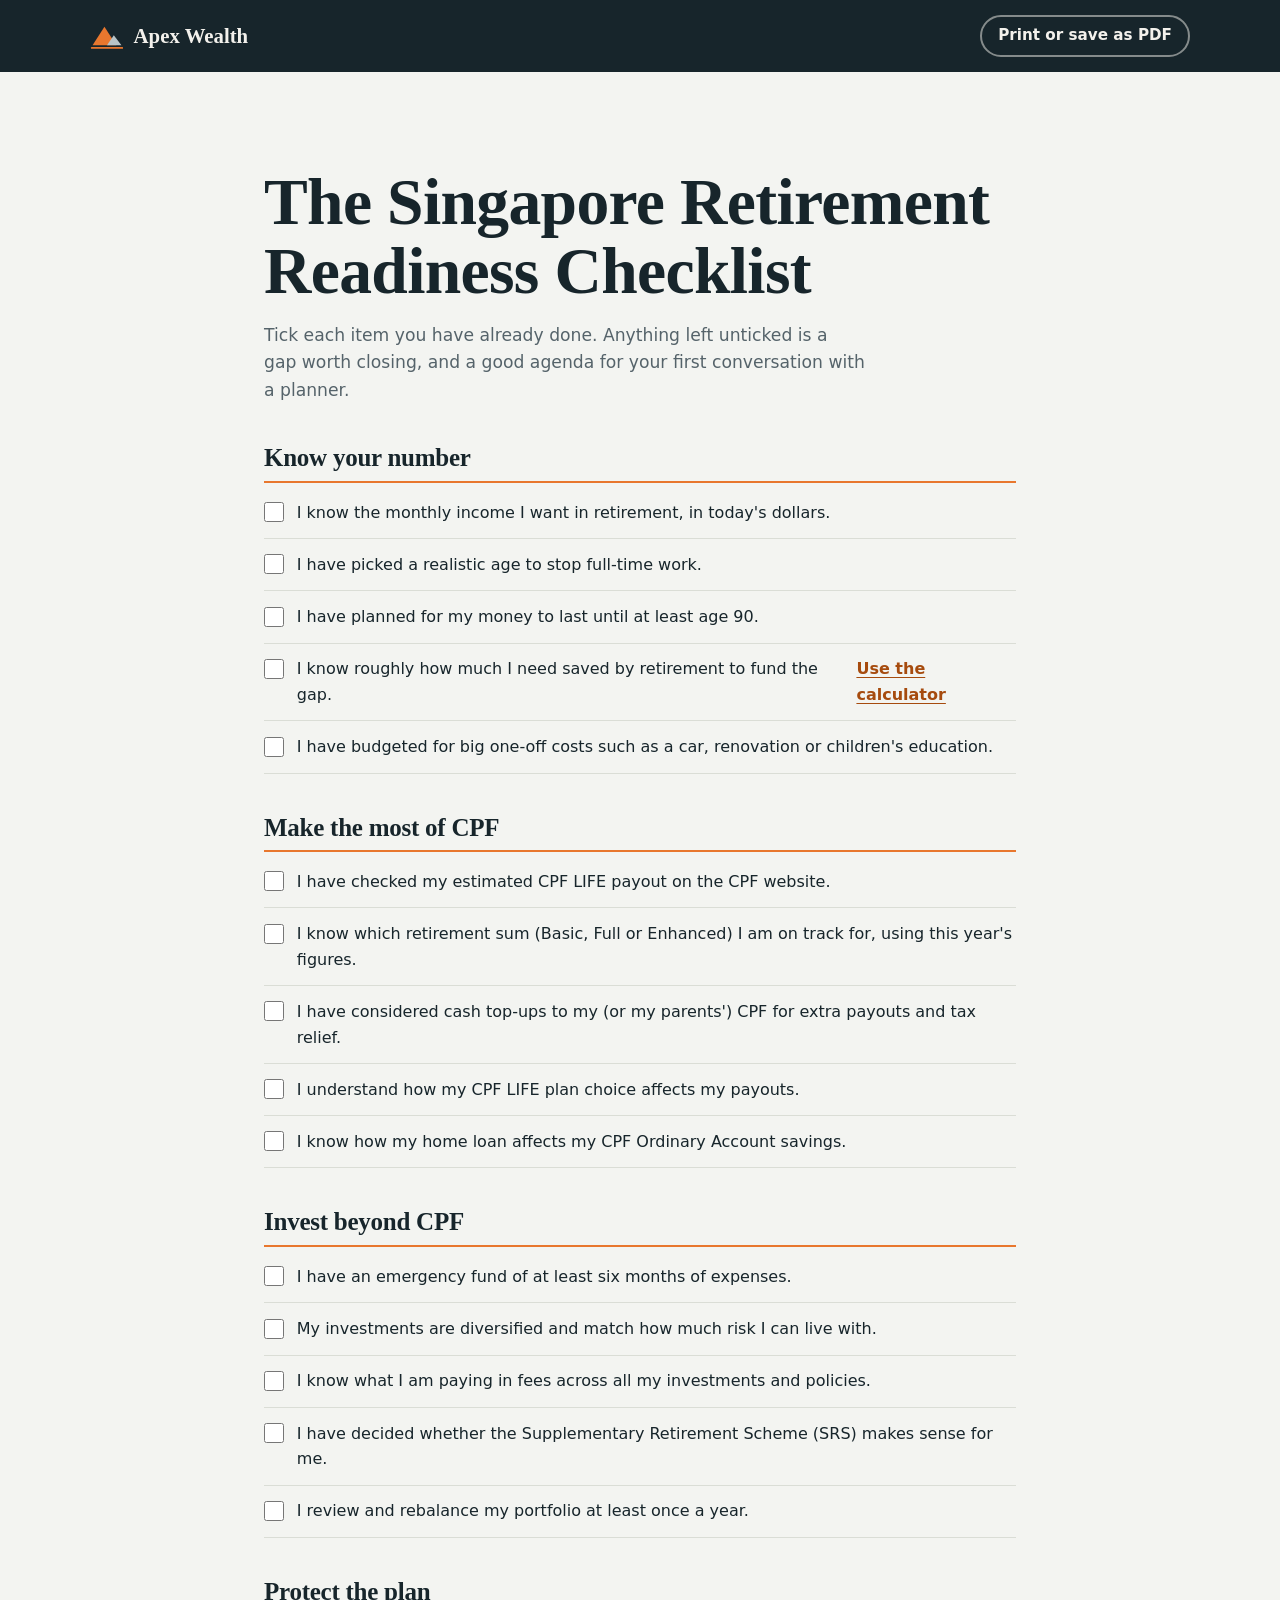
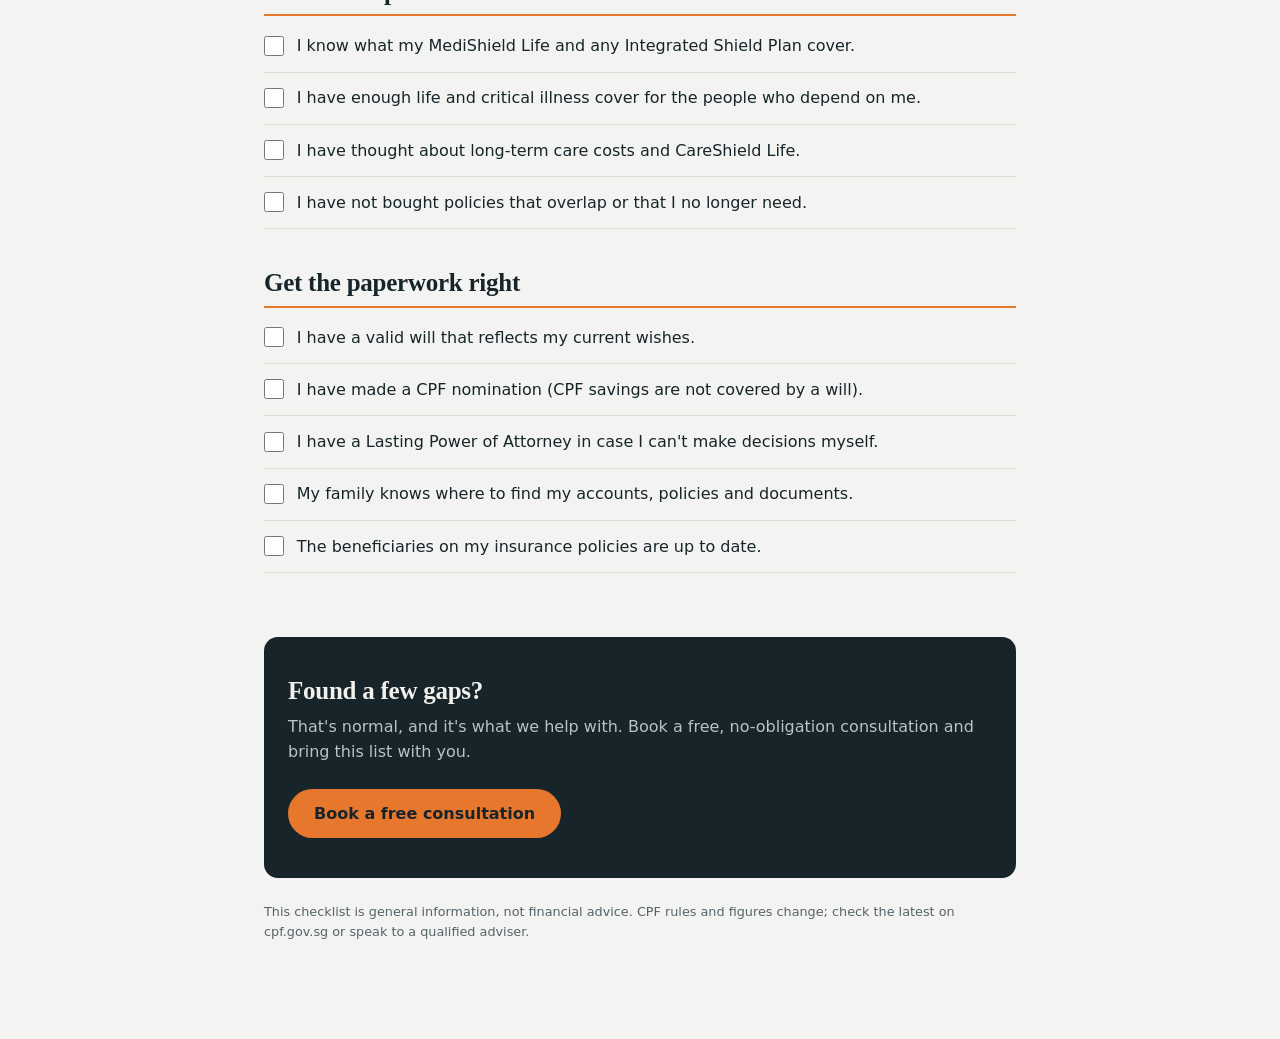
==== commit 5274c79a: "Rebrand to Apex Wealth; add earliest retirement age to calculator - Rename Horizon Wealth to Apex We" ====
--- a/retirement-checklist.html
+++ b/retirement-checklist.html
@@ -6,7 +6,7 @@
   <meta http-equiv="Content-Security-Policy" content="default-src 'none'; script-src 'self'; style-src 'self' https://fonts.googleapis.com; font-src https://fonts.gstatic.com; img-src 'self' data:; form-action 'none'; base-uri 'none'; object-src 'none'; upgrade-insecure-requests">
   <meta name="referrer" content="strict-origin-when-cross-origin">
 
-  <title>Singapore Retirement Readiness Checklist | Horizon Wealth Planning</title>
+  <title>Singapore Retirement Readiness Checklist | Apex Wealth Planning</title>
   <meta name="description" content="24 checks to see whether your retirement plan in Singapore is on track, covering income, CPF LIFE, SRS, insurance and estate planning.">
   <!-- Delivered after sign-up, so kept out of search results -->
   <meta name="robots" content="noindex, follow">
@@ -27,14 +27,13 @@
 <body>
   <header class="site-header">
     <nav class="nav container" aria-label="Main navigation">
-      <a href="./" class="logo" translate="no" aria-label="Horizon Wealth Planning home">
+      <a href="./" class="logo" translate="no" aria-label="Apex Wealth Planning home">
         <svg class="logo-mark" viewBox="0 0 40 40" aria-hidden="true">
-          <clipPath id="logoClip"><rect x="0" y="0" width="40" height="26"/></clipPath>
-          <circle cx="20" cy="27" r="11" fill="#E8772E" clip-path="url(#logoClip)"/>
-          <path d="M4 27h32" stroke="#E8772E" stroke-width="2.4" stroke-linecap="round"/>
-          <path d="M9 32.5h22" stroke="#B7C3C7" stroke-width="1.6" stroke-linecap="round"/>
+          <path d="M3 31 L17 9 L31 31 Z" fill="#E8772E"/>
+          <path d="M20 31 L28 19 L37 31 Z" fill="#B7C3C7"/>
+          <path d="M2 34h36" stroke="#E8772E" stroke-width="2" stroke-linecap="round"/>
         </svg>
-        Horizon Wealth
+        Apex Wealth
       </a>
       <div class="header-actions">
         <button class="btn btn-ghost print-btn" id="printBtn" type="button">Print or save as PDF</button>
--- a/assets/site.css
+++ b/assets/site.css
@@ -1,5 +1,5 @@
 /* ==========================================================
-   Horizon Wealth Planning: site styles
+   Apex Wealth Planning: site styles
    Loaded as an external file so the Content-Security-Policy in
    index.html can forbid inline styles and scripts.
    ========================================================== */
@@ -596,45 +596,93 @@
 
 .calc-form {
   display: grid;
-  grid-template-columns: 1fr 1fr;
-  gap: var(--space-sm) var(--space-md);
+  grid-template-columns: 1fr;
+  gap: var(--space-md);
   align-content: start;
-  align-items: end; /* keeps inputs level when labels wrap to two lines */
-}
-
-.calc-field { display: grid; gap: 0.35rem; min-width: 0; }
+}
+
+.calc-field { display: grid; gap: 0.6rem; min-width: 0; }
 .calc-field.full { grid-column: 1 / -1; }
 
+.calc-field-head {
+  display: flex;
+  justify-content: space-between;
+  align-items: baseline;
+  gap: var(--space-sm);
+}
+
 .calc-field label {
-  font-size: 0.9rem;
+  font-size: 0.95rem;
   font-weight: 600;
 }
 
-.input-affix {
-  display: flex;
-  align-items: center;
-  border: 1.5px solid var(--line);
-  border-radius: var(--radius-sm);
-  background: var(--bg);
-  transition: border-color var(--transition);
-}
-.input-affix:focus-within { border-color: var(--orange); }
-.input-affix span {
-  padding-left: 0.8rem;
-  color: var(--muted);
-  font-size: 0.95rem;
-}
-.input-affix input {
+.calc-value {
+  font-family: var(--font-display);
+  font-size: 1.2rem;
+  font-weight: 500;
+  font-variant-numeric: tabular-nums;
+  color: var(--orange-text);
+  white-space: nowrap;
+}
+
+/* Range sliders: --fill (0–100%) is set by site.js so the track fills up to the thumb */
+.calc-range {
+  --fill: 50%;
+  -webkit-appearance: none;
+  appearance: none;
   width: 100%;
-  min-width: 0;
-  padding: 0.7rem 0.8rem 0.7rem 0.4rem;
-  border: none;
+  height: 28px;              /* generous hit area; the visible track is thinner */
   background: transparent;
-  font-variant-numeric: tabular-nums;
-}
-.input-affix input:focus { outline: none; }
-.input-affix.no-prefix input { padding-left: 0.8rem; }
-.input-affix.invalid { border-color: var(--error); }
+  cursor: pointer;
+  touch-action: pan-y;       /* horizontal drags move the slider, vertical still scrolls */
+}
+
+.calc-range:focus { outline: none; }
+
+.calc-range::-webkit-slider-runnable-track {
+  height: 6px;
+  border-radius: var(--radius-pill);
+  background: linear-gradient(to right, var(--orange) var(--fill), var(--line) var(--fill));
+}
+
+.calc-range::-moz-range-track {
+  height: 6px;
+  border-radius: var(--radius-pill);
+  background: var(--line);
+}
+
+.calc-range::-moz-range-progress {
+  height: 6px;
+  border-radius: var(--radius-pill);
+  background: var(--orange);
+}
+
+.calc-range::-webkit-slider-thumb {
+  -webkit-appearance: none;
+  appearance: none;
+  width: 26px;
+  height: 26px;
+  margin-top: -10px;
+  border-radius: 50%;
+  background: var(--surface);
+  border: 3px solid var(--orange);
+  box-shadow: 0 2px 8px rgba(23, 37, 43, 0.2);
+  transition: transform var(--transition);
+}
+
+.calc-range::-moz-range-thumb {
+  width: 20px;
+  height: 20px;
+  border-radius: 50%;
+  background: var(--surface);
+  border: 3px solid var(--orange);
+  box-shadow: 0 2px 8px rgba(23, 37, 43, 0.2);
+}
+
+.calc-range:active::-webkit-slider-thumb { transform: scale(1.12); }
+
+.calc-range:focus-visible::-webkit-slider-thumb { box-shadow: 0 0 0 4px var(--orange-soft), 0 0 0 6px var(--orange); }
+.calc-range:focus-visible::-moz-range-thumb { box-shadow: 0 0 0 4px var(--orange-soft), 0 0 0 6px var(--orange); }
 
 .calc-assumptions {
   grid-column: 1 / -1;
@@ -670,6 +718,27 @@
 }
 
 .calc-figure.is-gap { background: var(--orange-soft); }
+
+/* The headline answer: earliest age you could retire */
+.calc-figure.is-headline {
+  grid-column: 1 / -1;
+  background: var(--band);
+  color: var(--on-band);
+}
+.calc-figure.is-headline dt { color: var(--on-band-muted); }
+.calc-figure.is-headline dd {
+  display: flex;
+  flex-wrap: wrap;
+  align-items: baseline;
+  gap: 0.25rem 0.75rem;
+  font-size: clamp(1.9rem, 4.5vw, 2.6rem);
+}
+.calc-figure.is-headline #calcEarliest { color: var(--orange); }
+.calc-figure-note {
+  font-family: var(--font-body);
+  font-size: 0.95rem;
+  color: var(--on-band-muted);
+}
 .calc-figure.is-gap dd { color: var(--orange-text); }
 
 .calc-summary { font-size: 1.05rem; }
@@ -682,6 +751,8 @@
 .chart-line { stroke: var(--orange); stroke-width: 3; fill: none; stroke-linejoin: round; }
 .chart-area { fill: var(--orange-soft); }
 .chart-retire { stroke: var(--muted); stroke-width: 1; stroke-dasharray: 2 4; }
+.chart-earliest { stroke: var(--orange-text); stroke-width: 1.5; }
+.chart-earliest-label { fill: var(--orange-text); font-size: 12px; font-weight: 600; font-family: var(--font-body); }
 
 .calc-actions {
   display: flex;
@@ -1297,6 +1368,12 @@
 }
 
 .footer-about p { margin-block: var(--space-sm) var(--space-md); max-width: 30rem; }
+.footer-about .footer-slogan {
+  margin-bottom: 0;
+  font-family: var(--font-display);
+  font-size: var(--step-1);
+  color: var(--on-band);
+}
 
 .footer-links li + li { margin-top: 0.5rem; }
 
@@ -1507,7 +1584,7 @@
   .hero .container { position: relative; }
   .hero-grid { padding-bottom: var(--space-xl); max-width: 36rem; }
   .horizon-sun { transform: translateY(38%); }
-  .horizon { position: absolute; left: 0; right: 0; bottom: 0; height: 100%; margin: 0; }
+  .horizon { position: absolute; left: 0; right: 0; bottom: 0; height: 100%; margin: 0; clip-path: inset(-100vh -100vw 0 -100vw); } /* clip only below the horizon line */
   .horizon-sun { right: 6%; width: 380px; }
   .horizon-rings { right: calc(6% - 90px); width: 560px; }
 
